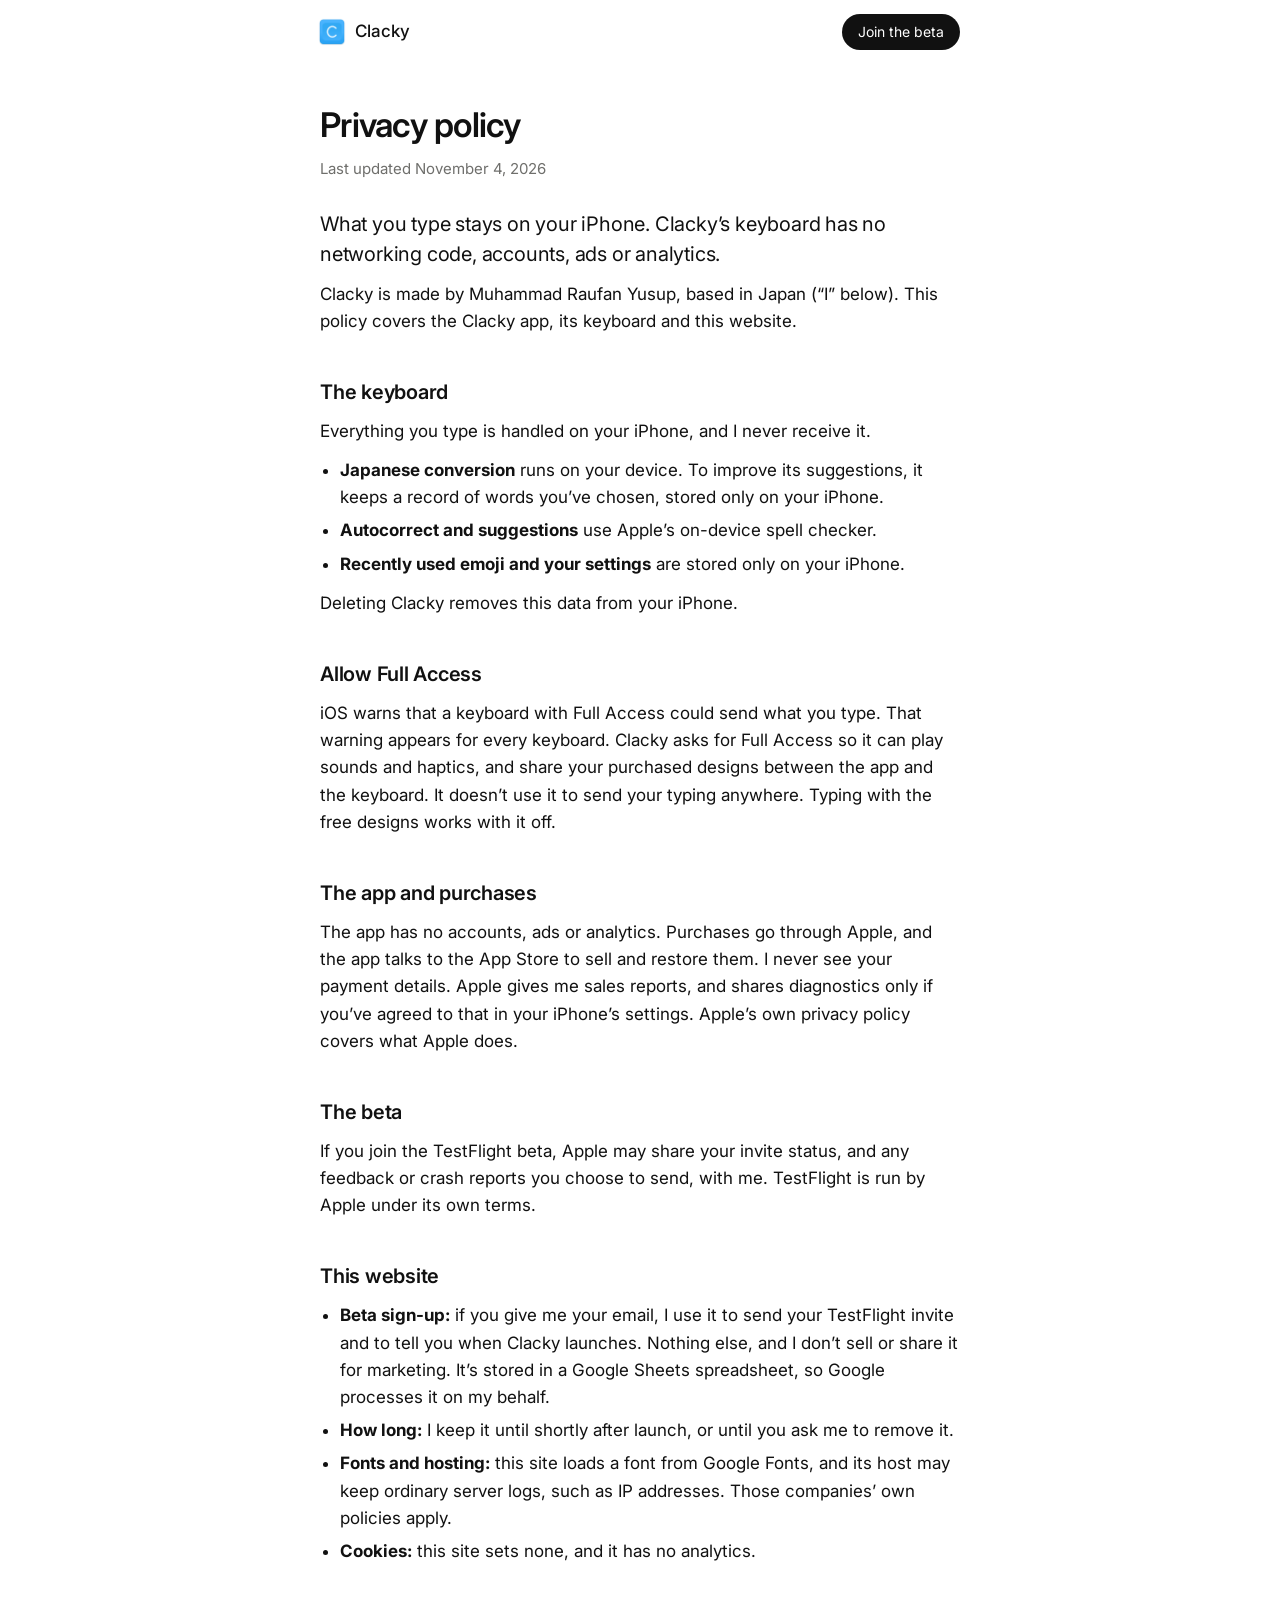
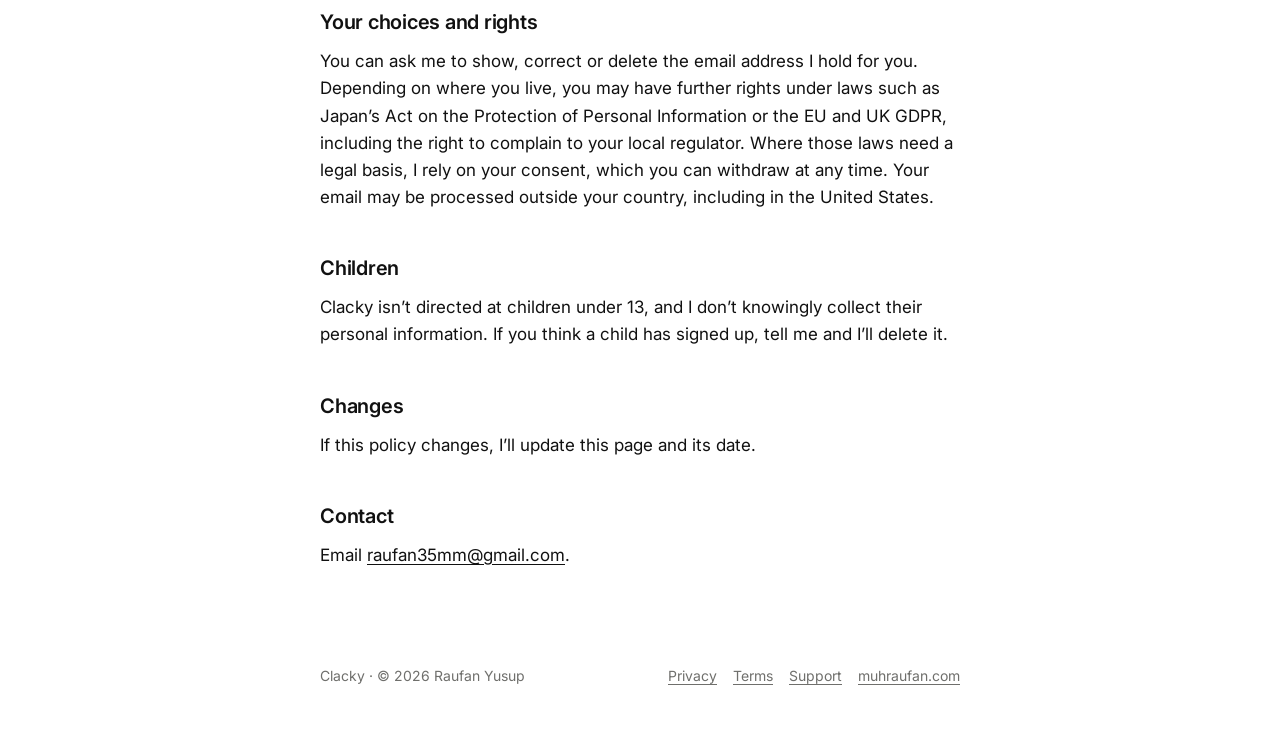
==== privacy/index.html @ a0974969 "Publish the Clacky coming-soon site Co-Authored-By: Claude Opus 5.5 <noreply@anthropic.com>" ====
<!doctype html>
<html lang="en">
<head>
<meta charset="utf-8">
<meta name="viewport" content="width=device-width, initial-scale=1, viewport-fit=cover">
<title>Privacy policy · Clacky</title>
<meta name="description" content="How Clacky handles your data. What you type stays on your iPhone.">
<meta name="theme-color" content="#ffffff">
<link rel="icon" href="../assets/favicon.svg" type="image/svg+xml">
<link rel="preconnect" href="https://fonts.googleapis.com">
<link rel="preconnect" href="https://fonts.gstatic.com" crossorigin>
<link href="https://fonts.googleapis.com/css2?family=Inter:wght@400;500;600&display=swap" rel="stylesheet">
<link rel="stylesheet" href="../assets/page.css">
</head>
<body>
<header><div class="col">
  <a class="brand" href="../"><img src="../assets/clacky-mark.png" alt="" width="30" height="30">Clacky</a>
  <a class="pill" href="../#join">Join the beta</a>
</div></header>
<main class="col">
<h1>Privacy policy</h1>
<p class="updated">Last updated November 4, 2026</p>
<p class="lead">What you type stays on your iPhone. Clacky’s keyboard has no networking code, accounts, ads or analytics.</p>
<p>Clacky is made by Muhammad Raufan Yusup, based in Japan (“I” below). This policy covers the Clacky app, its keyboard and this website.</p>

<h2>The keyboard</h2>
<p>Everything you type is handled on your iPhone, and I never receive it.</p>
<ul>
  <li><b>Japanese conversion</b> runs on your device. To improve its suggestions, it keeps a record of words you’ve chosen, stored only on your iPhone.</li>
  <li><b>Autocorrect and suggestions</b> use Apple’s on-device spell checker.</li>
  <li><b>Recently used emoji and your settings</b> are stored only on your iPhone.</li>
</ul>
<p>Deleting Clacky removes this data from your iPhone.</p>

<h2>Allow Full Access</h2>
<p>iOS warns that a keyboard with Full Access could send what you type. That warning appears for every keyboard. Clacky asks for Full Access so it can play sounds and haptics, and share your purchased designs between the app and the keyboard. It doesn’t use it to send your typing anywhere. Typing with the free designs works with it off.</p>

<h2>The app and purchases</h2>
<p>The app has no accounts, ads or analytics. Purchases go through Apple, and the app talks to the App Store to sell and restore them. I never see your payment details. Apple gives me sales reports, and shares diagnostics only if you’ve agreed to that in your iPhone’s settings. Apple’s own privacy policy covers what Apple does.</p>

<h2>The beta</h2>
<p>If you join the TestFlight beta, Apple may share your invite status, and any feedback or crash reports you choose to send, with me. TestFlight is run by Apple under its own terms.</p>

<h2>This website</h2>
<ul>
  <li><b>Beta sign-up:</b> if you give me your email, I use it to send your TestFlight invite and to tell you when Clacky launches. Nothing else, and I don’t sell or share it for marketing. It’s stored in a Google Sheets spreadsheet, so Google processes it on my behalf.</li>
  <li><b>How long:</b> I keep it until shortly after launch, or until you ask me to remove it.</li>
  <li><b>Fonts and hosting:</b> this site loads a font from Google Fonts, and its host may keep ordinary server logs, such as IP addresses. Those companies’ own policies apply.</li>
  <li><b>Cookies:</b> this site sets none, and it has no analytics.</li>
</ul>

<h2>Your choices and rights</h2>
<p>You can ask me to show, correct or delete the email address I hold for you. Depending on where you live, you may have further rights under laws such as Japan’s Act on the Protection of Personal Information or the EU and UK GDPR, including the right to complain to your local regulator. Where those laws need a legal basis, I rely on your consent, which you can withdraw at any time. Your email may be processed outside your country, including in the United States.</p>

<h2>Children</h2>
<p>Clacky isn’t directed at children under 13, and I don’t knowingly collect their personal information. If you think a child has signed up, tell me and I’ll delete it.</p>

<h2>Changes</h2>
<p>If this policy changes, I’ll update this page and its date.</p>

<h2>Contact</h2>
<p>Email <a href="mailto:raufan35mm@gmail.com">raufan35mm@gmail.com</a>.</p>
</main>
<footer><div class="col">
  <span>Clacky · © 2026 Raufan Yusup</span>
  <nav><a href="../privacy/">Privacy</a><a href="../terms/">Terms</a><a href="../support/">Support</a><a href="https://muhraufan.com/">muhraufan.com</a></nav>
</div></footer>
</body>
</html>
---- assets/page.css ----
:root { --ink:#111; --quiet:#6f6f6c; --soft:#f4f4f2; }
* { box-sizing:border-box; margin:0; }
html { -webkit-text-size-adjust:100%; }
body { font:400 17px/1.6 Inter,-apple-system,system-ui,sans-serif; color:var(--ink); background:#fff; -webkit-font-smoothing:antialiased; }
a { color:inherit; text-underline-offset:3px; }
.col { width:min(640px, 100% - 40px); margin-inline:auto; }
header { position:sticky; top:0; background:rgba(255,255,255,.86); backdrop-filter:blur(16px); -webkit-backdrop-filter:blur(16px); }
header .col { height:64px; display:flex; align-items:center; justify-content:space-between; }
.brand { display:flex; align-items:center; gap:8px; font-weight:500; text-decoration:none; }
.brand img { width:30px; height:30px; margin-left:-3px; }
.pill { display:inline-flex; align-items:center; height:36px; padding:0 16px; border-radius:99px; background:var(--ink); color:#fff; font-size:14px; text-decoration:none; white-space:nowrap; }
main { padding:40px 0 0; }
h1 { font-size:34px; line-height:1.25; font-weight:600; letter-spacing:-.022em; }
.updated { margin-top:10px; color:var(--quiet); font-size:15px; }
.lead { margin-top:28px; font-size:20px; line-height:1.5; letter-spacing:-.01em; }
h2 { margin-top:44px; font-size:20px; line-height:1.35; font-weight:600; letter-spacing:-.012em; }
p, ul { margin-top:12px; }
ul { padding-left:20px; }
li + li { margin-top:6px; }
footer { padding:96px 0 48px; font-size:14px; color:var(--quiet); }
footer .col { display:flex; justify-content:space-between; gap:12px 16px; flex-wrap:wrap; }
footer nav { display:flex; gap:16px; flex-wrap:wrap; }
@media (max-width:640px) { main { padding-top:24px; } h1 { font-size:28px; } .lead { font-size:18px; } }
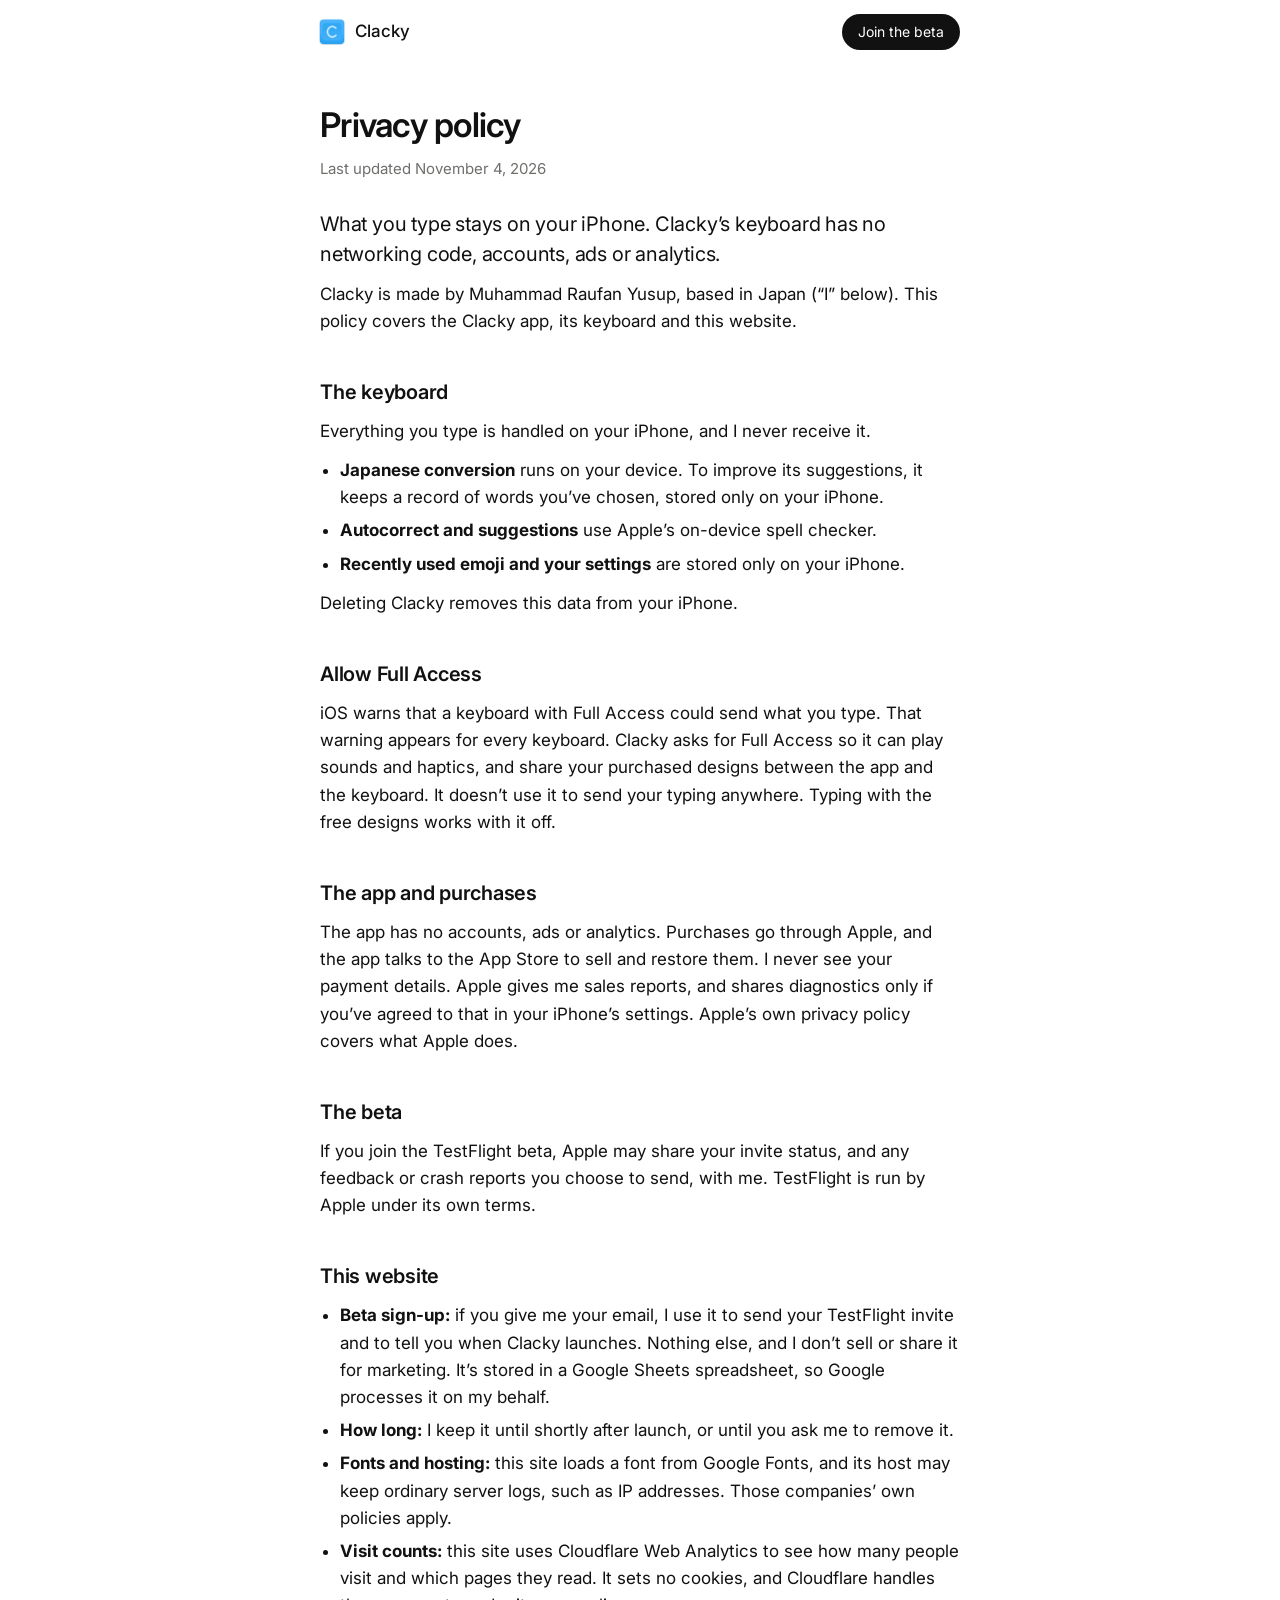
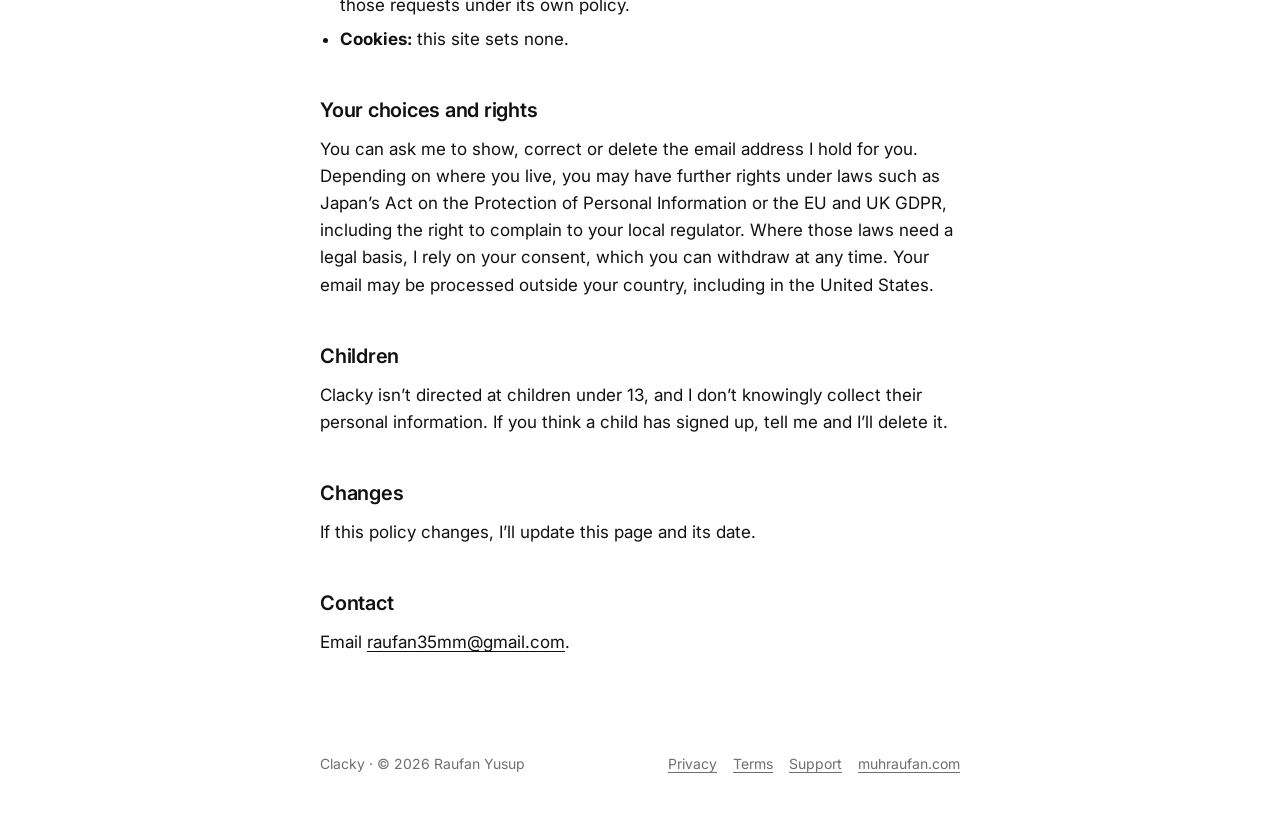
==== commit cbd3178d: "Add Cloudflare Web Analytics Co-Authored-By: Claude Opus 5.5 <noreply@anthropic.com>" ====
--- a/privacy/index.html
+++ b/privacy/index.html
@@ -46,7 +46,8 @@
   <li><b>Beta sign-up:</b> if you give me your email, I use it to send your TestFlight invite and to tell you when Clacky launches. Nothing else, and I don’t sell or share it for marketing. It’s stored in a Google Sheets spreadsheet, so Google processes it on my behalf.</li>
   <li><b>How long:</b> I keep it until shortly after launch, or until you ask me to remove it.</li>
   <li><b>Fonts and hosting:</b> this site loads a font from Google Fonts, and its host may keep ordinary server logs, such as IP addresses. Those companies’ own policies apply.</li>
-  <li><b>Cookies:</b> this site sets none, and it has no analytics.</li>
+  <li><b>Visit counts:</b> this site uses Cloudflare Web Analytics to see how many people visit and which pages they read. It sets no cookies, and Cloudflare handles those requests under its own policy.</li>
+  <li><b>Cookies:</b> this site sets none.</li>
 </ul>
 
 <h2>Your choices and rights</h2>
@@ -65,5 +66,6 @@
   <span>Clacky · © 2026 Raufan Yusup</span>
   <nav><a href="../privacy/">Privacy</a><a href="../terms/">Terms</a><a href="../support/">Support</a><a href="https://muhraufan.com/">muhraufan.com</a></nav>
 </div></footer>
+<!-- Cloudflare Web Analytics --><script type='module' src='https://static.cloudflareinsights.com/beacon.min.js' data-cf-beacon='{"token": "dd0ef521e45e41a5b3a29d6a961d06ef"}'></script><!-- End Cloudflare Web Analytics -->
 </body>
 </html>
